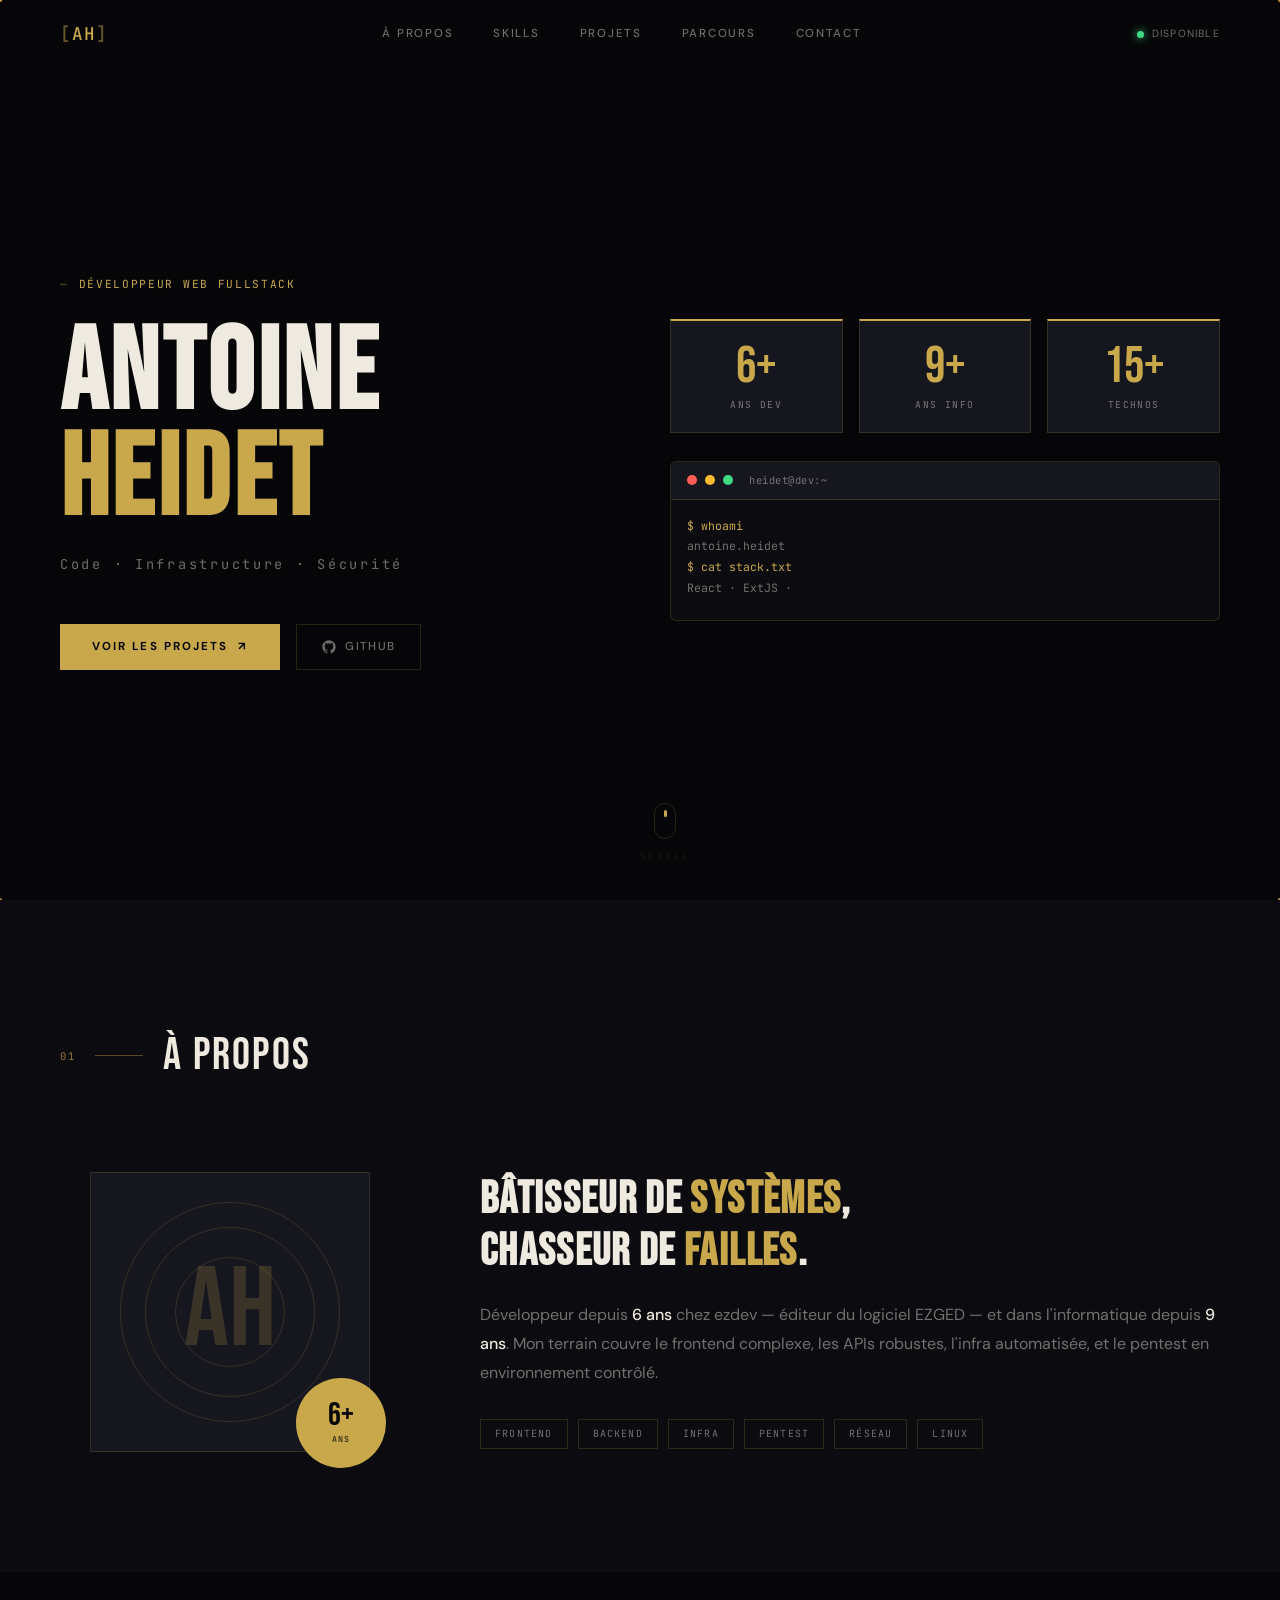
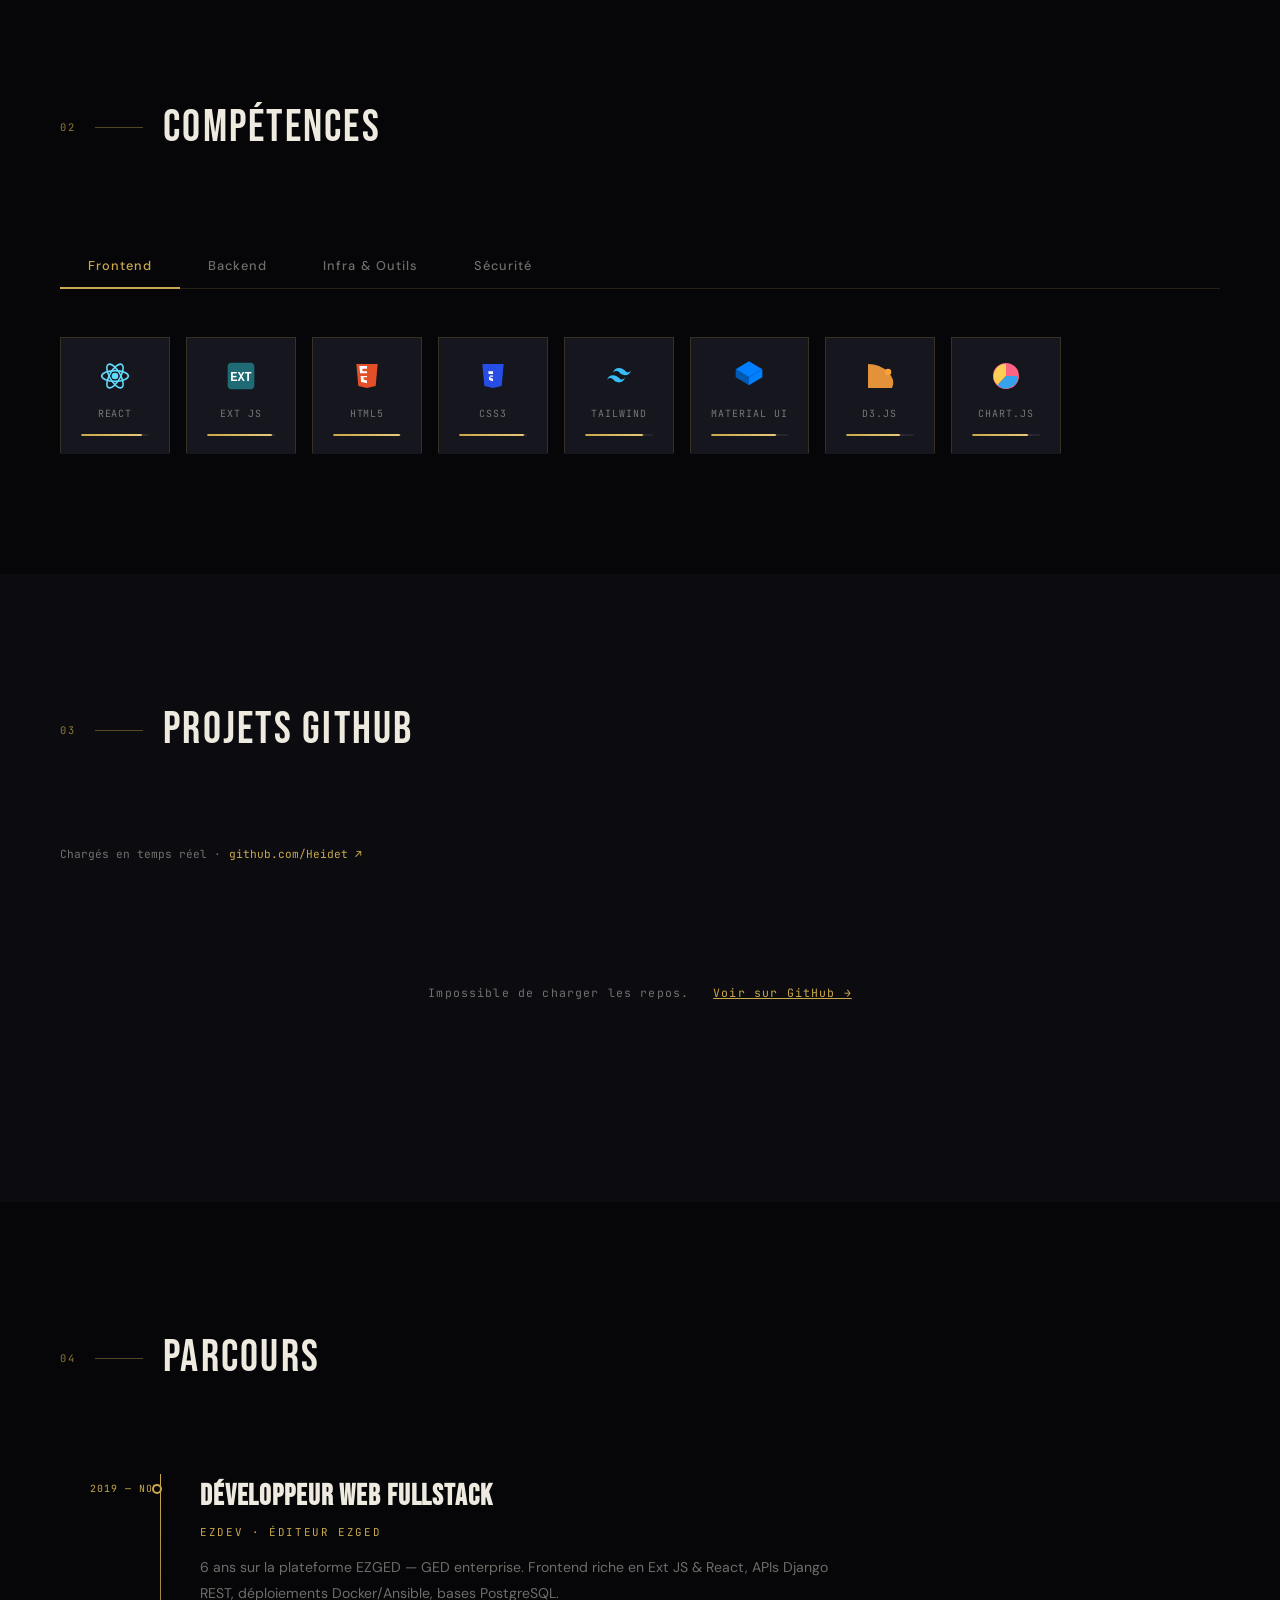
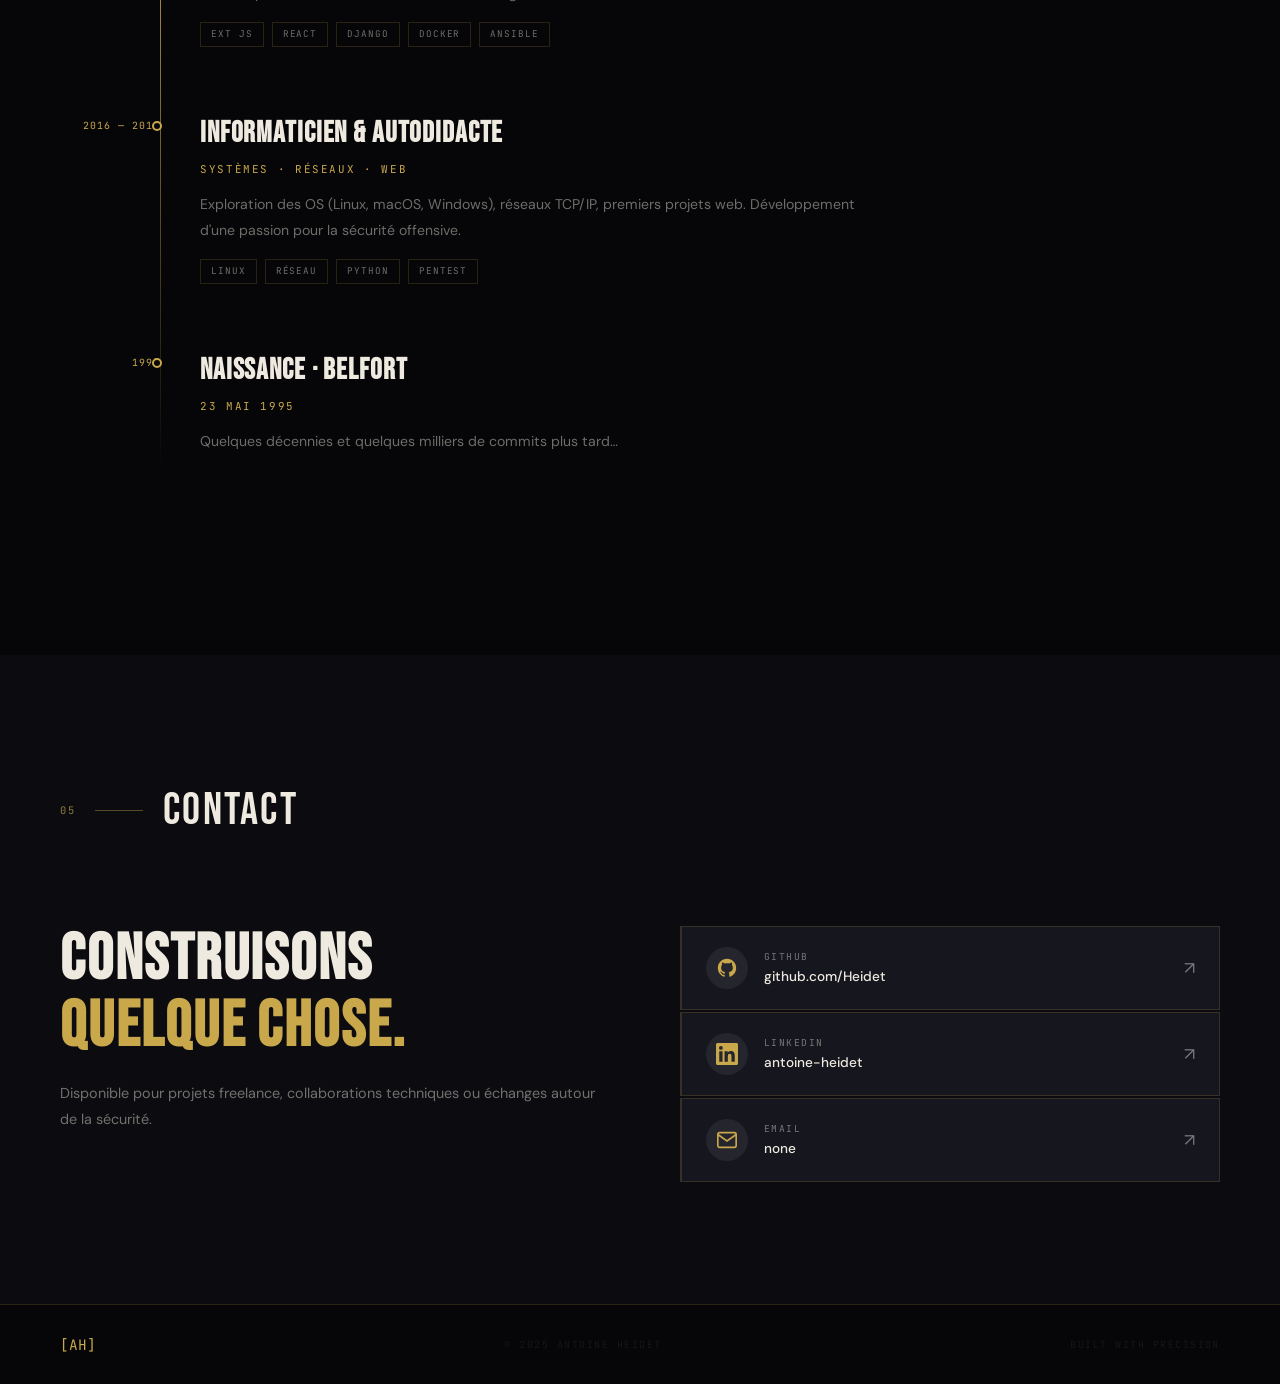
==== index.html @ ea072f12 "rename index" ====
<!DOCTYPE html>
<html lang="fr">
<head>
  <meta charset="UTF-8" />
  <meta name="viewport" content="width=device-width, initial-scale=1.0" />
  <title>Antoine Heidet — Dev Web</title>
  <link rel="preconnect" href="https://fonts.googleapis.com" />
  <link href="https://fonts.googleapis.com/css2?family=Bebas+Neue&family=DM+Sans:ital,wght@0,300;0,400;0,500;1,300&family=JetBrains+Mono:wght@300;400;500&display=swap" rel="stylesheet" />
  <link rel="stylesheet" href="style.css" />
</head>
<body>

<!-- LOADER -->
<div id="loader">
  <div class="loader-inner">
    <div class="loader-bar"><div class="loader-fill"></div></div>
    <span class="loader-text">Initialisation<span class="loader-dots"></span></span>
  </div>
</div>

<!-- CANVAS BACKGROUND -->
<canvas id="bg-canvas"></canvas>

<!-- NAV -->
<nav id="nav">
  <div class="nav-logo"><span class="logo-bracket">[</span>AH<span class="logo-bracket">]</span></div>
  <div class="nav-links">
    <a href="#about" class="nav-link">À propos</a>
    <a href="#skills" class="nav-link">Skills</a>
    <a href="#projects" class="nav-link">Projets</a>
    <a href="#experience" class="nav-link">Parcours</a>
    <a href="#contact" class="nav-link">Contact</a>
  </div>
  <div class="nav-right">
    <div class="nav-status"><span class="status-dot"></span><span>Disponible</span></div>
    <!-- HAMBURGER -->
    <!-- <button class="nav-hamburger" id="nav-hamburger" aria-label="Menu" aria-expanded="false">
      <span></span><span></span><span></span>
    </button> -->
  </div>
</nav>

<!-- MOBILE MENU OVERLAY -->
<div class="mobile-menu" id="mobile-menu" aria-hidden="true">
  <div class="mobile-menu-inner">
    <a href="#about"      class="mobile-link" data-num="01">À propos</a>
    <a href="#skills"     class="mobile-link" data-num="02">Skills</a>
    <a href="#projects"   class="mobile-link" data-num="03">Projets</a>
    <a href="#experience" class="mobile-link" data-num="04">Parcours</a>
    <a href="#contact"    class="mobile-link" data-num="05">Contact</a>
  </div>
  <div class="mobile-menu-foot">
    <span class="status-dot"></span><span>Disponible</span>
  </div>
</div>

<!-- HERO -->
<section id="hero">
  <div class="hero-left">
    <div class="hero-tag"><span class="tag-dash">—</span> Développeur Web Fullstack</div>
    <h1 class="hero-name">
      <span class="name-line" data-text="ANTOINE">ANTOINE</span>
      <span class="name-line accent" data-text="HEIDET">HEIDET</span>
    </h1>
    <p class="hero-sub">Code · Infrastructure · Sécurité</p>
    <div class="hero-cta">
      <a href="#projects" class="btn-main">
        <span class="btn-text">Voir les projets</span>
        <span class="btn-icon">↗</span>
        <span class="btn-bg"></span>
      </a>
      <a href="https://github.com/Heidet" target="_blank" class="btn-ghost">
        <svg width="16" height="16" viewBox="0 0 24 24" fill="currentColor"><path d="M12 2C6.477 2 2 6.477 2 12c0 4.42 2.865 8.166 6.839 9.489.5.092.682-.217.682-.482 0-.237-.008-.866-.013-1.7-2.782.604-3.369-1.341-3.369-1.341-.454-1.155-1.11-1.463-1.11-1.463-.908-.62.069-.608.069-.608 1.003.07 1.531 1.03 1.531 1.03.892 1.529 2.341 1.087 2.91.832.092-.647.35-1.088.636-1.338-2.22-.253-4.555-1.11-4.555-4.943 0-1.091.39-1.984 1.029-2.683-.103-.253-.446-1.27.098-2.647 0 0 .84-.269 2.75 1.025A9.578 9.578 0 0112 6.836c.85.004 1.705.114 2.504.336 1.909-1.294 2.747-1.025 2.747-1.025.546 1.377.202 2.394.1 2.647.64.699 1.028 1.592 1.028 2.683 0 3.842-2.339 4.687-4.566 4.935.359.309.678.919.678 1.852 0 1.336-.012 2.415-.012 2.743 0 .267.18.579.688.481C19.138 20.163 22 16.418 22 12c0-5.523-4.477-10-10-10z"/></svg>
        GitHub
      </a>
    </div>
  </div>
  <div class="hero-right">
    <div class="hero-stats">
      <div class="stat-card" data-delay="0"><div class="stat-num" data-count="6">0</div><div class="stat-label">ans dev</div></div>
      <div class="stat-card" data-delay="150"><div class="stat-num" data-count="9">0</div><div class="stat-label">ans info</div></div>
      <div class="stat-card" data-delay="300"><div class="stat-num" data-count="15">0</div><div class="stat-label">technos</div></div>
    </div>
    <div class="hero-terminal">
      <div class="terminal-bar">
        <span class="t-dot red"></span><span class="t-dot yellow"></span><span class="t-dot green"></span>
        <span class="t-title">heidet@dev:~</span>
      </div>
      <div class="terminal-body" id="terminal-body"></div>
    </div>
  </div>
  <div class="hero-scroll-hint"><div class="scroll-wheel"><div class="scroll-wheel-inner"></div></div><span>Scroll</span></div>
</section>

<!-- À PROPOS -->
<section id="about" class="section">
  <div class="section-label">
    <span class="label-num">01</span><span class="label-line"></span><span class="label-text">À propos</span>
  </div>
  <div class="about-grid">
    <div class="about-avatar reveal-left">
      <div class="avatar-frame">
        <div class="avatar-inner">
          <div class="avatar-initials">AH</div>
          <div class="avatar-rings"><div class="ring r1"></div><div class="ring r2"></div><div class="ring r3"></div></div>
        </div>
        <div class="avatar-badge"><span class="badge-n">6+</span><span class="badge-t">ans</span></div>
      </div>
    </div>
    <div class="about-content reveal-right">
      <h2 class="about-title">Bâtisseur de <em>systèmes</em>,<br>chasseur de <em>failles</em>.</h2>
      <p class="about-text">Développeur depuis <strong>6 ans</strong> chez ezdev — éditeur du logiciel EZGED — et dans l'informatique depuis <strong>9 ans</strong>. Mon terrain couvre le frontend complexe, les APIs robustes, l'infra automatisée, et le pentest en environnement contrôlé.</p>
      <div class="about-tags">
        <span class="atag">Frontend</span><span class="atag">Backend</span><span class="atag">Infra</span><span class="atag">Pentest</span><span class="atag">Réseau</span><span class="atag">Linux</span>
      </div>
    </div>
  </div>
</section>

<!-- COMPÉTENCES -->
<section id="skills" class="section">
  <div class="section-label">
    <span class="label-num">02</span><span class="label-line"></span><span class="label-text">Compétences</span>
  </div>
  <div class="skills-tabs">
    <button class="stab active" data-tab="frontend">Frontend</button>
    <button class="stab" data-tab="backend">Backend</button>
    <button class="stab" data-tab="infra">Infra & Outils</button>
    <button class="stab" data-tab="secu">Sécurité</button>
  </div>
  <div class="skills-panels">

    <div class="skills-panel active" id="tab-frontend">
      <div class="skills-row">
        <div class="sk-card" style="--d:0ms"><div class="sk-icon"><svg viewBox="0 0 24 24" fill="none"><circle cx="12" cy="12" r="2.5" fill="#61DAFB"/><ellipse cx="12" cy="12" rx="10" ry="4" stroke="#61DAFB" stroke-width="1.2" fill="none"/><ellipse cx="12" cy="12" rx="10" ry="4" stroke="#61DAFB" stroke-width="1.2" fill="none" transform="rotate(60 12 12)"/><ellipse cx="12" cy="12" rx="10" ry="4" stroke="#61DAFB" stroke-width="1.2" fill="none" transform="rotate(120 12 12)"/></svg></div><span class="sk-name">React</span><div class="sk-bar"><div class="sk-fill" style="--p:90%"></div></div></div>
        <div class="sk-card" style="--d:60ms"><div class="sk-icon"><svg viewBox="0 0 24 24" fill="none"><rect x="2" y="2" width="20" height="20" rx="3" fill="#1F6B75"/><text x="12" y="16" text-anchor="middle" font-size="9" font-weight="bold" fill="white" font-family="monospace">EXT</text></svg></div><span class="sk-name">Ext JS</span><div class="sk-bar"><div class="sk-fill" style="--p:95%"></div></div></div>
        <div class="sk-card" style="--d:120ms"><div class="sk-icon"><svg viewBox="0 0 24 24"><path d="M4 3l1.5 16.5L12 21l6.5-1.5L20 3H4z" fill="#E34F26"/><path d="M12 8.5H8.7L8.5 6.5H12V4.5H6.3l.5 5.5h5.2v2h-4.8l.4 4.5L12 17.5v-2.1l-2.5-.7-.2-1.7H12v-2.5z" fill="white"/></svg></div><span class="sk-name">HTML5</span><div class="sk-bar"><div class="sk-fill" style="--p:98%"></div></div></div>
        <div class="sk-card" style="--d:180ms"><div class="sk-icon"><svg viewBox="0 0 24 24"><path d="M4 3l1.5 16.5L12 21l6.5-1.5L20 3H4z" fill="#264DE4"/><path d="M12 8.5H8.5l.2 2H12v2H8.9l.2 2.5L12 16v-2l-2-.6-.2-1.7H12V8.5z" fill="white"/></svg></div><span class="sk-name">CSS3</span><div class="sk-bar"><div class="sk-fill" style="--p:95%"></div></div></div>
        <div class="sk-card" style="--d:240ms"><div class="sk-icon"><svg viewBox="0 0 24 24" fill="none"><path d="M12 6C9.6 6 8.1 7.2 7.5 9.6c.9-1.2 1.95-1.65 3.15-1.35.685.171 1.174.667 1.715 1.215C13.24 10.39 14.22 11.4 16.5 11.4c2.4 0 3.9-1.2 4.5-3.6-.9 1.2-1.95 1.65-3.15 1.35C15.26 7.01 14.28 6 12 6zM7.5 11.4C5.1 11.4 3.6 12.6 3 15c.9-1.2 1.95-1.65 3.15-1.35.685.171 1.174.667 1.715 1.215C8.74 15.79 9.72 16.8 12 16.8c2.4 0 3.9-1.2 4.5-3.6-.9 1.2-1.95 1.65-3.15 1.35C10.76 12.41 9.78 11.4 7.5 11.4z" fill="#38BDF8"/></svg></div><span class="sk-name">Tailwind</span><div class="sk-bar"><div class="sk-fill" style="--p:85%"></div></div></div>
        <div class="sk-card" style="--d:300ms"><div class="sk-icon"><svg viewBox="0 0 24 24" fill="none"><path d="M2 7l10-6 10 6-10 6L2 7z" fill="#007FFF"/><path d="M2 7v6l10 6V13L2 7z" fill="#0059B2"/><path d="M22 7v6l-10 6V13l10-6z" fill="#007FFF"/></svg></div><span class="sk-name">Material UI</span><div class="sk-bar"><div class="sk-fill" style="--p:85%"></div></div></div>
        <div class="sk-card" style="--d:360ms"><div class="sk-icon"><svg viewBox="0 0 24 24" fill="none"><path d="M3 3Q12 3 18 9Q24 15 21 21L3 21Z" fill="#F9A03C" opacity="0.9"/><circle cx="18" cy="9" r="2.5" fill="#F9A03C"/></svg></div><span class="sk-name">D3.js</span><div class="sk-bar"><div class="sk-fill" style="--p:80%"></div></div></div>
        <div class="sk-card" style="--d:420ms"><div class="sk-icon"><svg viewBox="0 0 24 24" fill="none"><circle cx="12" cy="12" r="9" stroke="#FF6384" stroke-width="1.5" fill="none"/><path d="M12 12L12 3A9 9 0 0 1 21 12Z" fill="#FF6384"/><path d="M12 12L21 12A9 9 0 0 1 5.7 18.7Z" fill="#36A2EB"/><path d="M12 12L5.7 18.7A9 9 0 0 1 12 3Z" fill="#FFCE56"/></svg></div><span class="sk-name">Chart.js</span><div class="sk-bar"><div class="sk-fill" style="--p:82%"></div></div></div>
      </div>
    </div>

    <div class="skills-panel" id="tab-backend">
      <div class="skills-row">
        <div class="sk-card" style="--d:0ms"><div class="sk-icon"><svg viewBox="0 0 24 24"><path d="M11.9 2C7.4 2 7.6 4 7.6 4v2h4.4v.6H6.1S3 6.3 3 11s2.6 4.5 2.6 4.5H7v-2.2s-.1-2.6 2.6-2.6h4.4s2.4.1 2.4-2.3V4.4C16.4 2 11.9 2 11.9 2zm-1.4 1.4a.9.9 0 1 1 0 1.8.9.9 0 0 1 0-1.8z" fill="#3776AB"/><path d="M12.1 22c4.5 0 4.3-2 4.3-2v-2h-4.4v-.6h5.9s3.1.3 3.1-4.4-2.6-4.5-2.6-4.5H17v2.2s.1 2.6-2.6 2.6H10s-2.4-.1-2.4 2.3v3.9C7.6 22 12.1 22 12.1 22zm1.4-1.4a.9.9 0 1 1 0-1.8.9.9 0 0 1 0 1.8z" fill="#FFD43B"/></svg></div><span class="sk-name">Python</span><div class="sk-bar"><div class="sk-fill" style="--p:90%"></div></div></div>
        <div class="sk-card" style="--d:60ms"><div class="sk-icon"><svg viewBox="0 0 24 24" fill="none"><rect x="2" y="2" width="20" height="20" rx="3" fill="#092E20"/><text x="12" y="16" text-anchor="middle" font-size="7.5" font-weight="bold" fill="#44B78B" font-family="monospace">DRF</text></svg></div><span class="sk-name">Django REST</span><div class="sk-bar"><div class="sk-fill" style="--p:88%"></div></div></div>
        <div class="sk-card" style="--d:120ms"><div class="sk-icon"><svg viewBox="0 0 24 24"><path d="M17.1 2.4c-1.3-.3-2.6.1-3.7.7-1-.4-2.2-.6-3.5-.4C6.1 3.3 3 6.5 3 10.4c0 2.4.8 4.1 1.9 4.8.5.3 1 .4 1.5.2.5 1.4 1.2 2.4 2 3 .5.4 1.1.6 1.7.5v1.8c0 .8.6 1.4 1.3 1.3l.5-1.4.5 1.4c.7.1 1.3-.5 1.3-1.3v-1.9c1.6-.3 3-1.9 3.7-4.2.4.1.8 0 1.2-.2 1.1-.7 1.8-2.4 1.8-4.6 0-2-.8-4-2.3-5.4z" fill="#336791"/><ellipse cx="9.5" cy="8.5" rx="1" ry="1.5" fill="white" opacity="0.8"/><ellipse cx="14" cy="8.5" rx="1" ry="1.5" fill="white" opacity="0.8"/></svg></div><span class="sk-name">PostgreSQL</span><div class="sk-bar"><div class="sk-fill" style="--p:85%"></div></div></div>
        <div class="sk-card" style="--d:180ms"><div class="sk-icon"><svg viewBox="0 0 24 24" fill="none"><ellipse cx="12" cy="8" rx="9" ry="4" fill="#D82C20"/><path d="M3 8v3c0 2.2 4 4 9 4s9-1.8 9-4V8" fill="#D82C20"/><ellipse cx="12" cy="8" rx="9" ry="4" fill="#FF6B6B" opacity="0.4"/><text x="12" y="9.5" text-anchor="middle" font-size="4.5" font-weight="bold" fill="white" font-family="monospace">REDIS</text></svg></div><span class="sk-name">Redis</span><div class="sk-bar"><div class="sk-fill" style="--p:70%"></div></div></div>
        <div class="sk-card" style="--d:240ms"><div class="sk-icon"><svg viewBox="0 0 24 24" fill="none"><path d="M3 12Q3 6 9 6" stroke="#c9a84c" stroke-width="2" stroke-linecap="round"/><path d="M3 12Q3 18 9 18" stroke="#c9a84c" stroke-width="2" stroke-linecap="round"/><path d="M21 12Q21 6 15 6" stroke="#c9a84c" stroke-width="2" stroke-linecap="round"/><path d="M21 12Q21 18 15 18" stroke="#c9a84c" stroke-width="2" stroke-linecap="round"/><circle cx="12" cy="12" r="2.5" fill="#c9a84c"/></svg></div><span class="sk-name">WebSocket</span><div class="sk-bar"><div class="sk-fill" style="--p:72%"></div></div></div>
      </div>
    </div>

    <div class="skills-panel" id="tab-infra">
      <div class="skills-row">
        <div class="sk-card" style="--d:0ms"><div class="sk-icon"><svg viewBox="0 0 24 24"><path d="M13.5 11h-2v-2h2v2zm-2.5 0h-2V9h2v2zm-2.5 0H6.5V9H8.5v2zm5 0h-2V9h2v2zm2.5 0h-2V9h2v2zm-5-2.5h-2V6.5h2V8.5zm2.5 0h-2V6.5h2V8.5z" fill="#2496ED"/><path d="M22.5 11.5c-.4-.3-1.4-.4-2.1-.3-.2-.7-.6-1.3-1.3-1.7l-.4-.2-.3.4c-.4.6-.5 1.5-.4 2.2-.3-.2-.9-.2-1.2-.2H2.5c-.3 1.1 0 3.3 1.3 4.6.9.9 2.3 1.2 3.7 1.2 3.5 0 6.1-1.6 7.5-4.5.5 0 1.5 0 2-.6.1-.1.3-.3.5-.9z" fill="#2496ED"/></svg></div><span class="sk-name">Docker</span><div class="sk-bar"><div class="sk-fill" style="--p:88%"></div></div></div>
        <div class="sk-card" style="--d:60ms"><div class="sk-icon"><svg viewBox="0 0 24 24" fill="none"><circle cx="12" cy="12" r="10" fill="#EE0000"/><path d="M12 4L16 18L12 15L8 18Z" fill="white"/></svg></div><span class="sk-name">Ansible</span><div class="sk-bar"><div class="sk-fill" style="--p:82%"></div></div></div>
        <div class="sk-card" style="--d:120ms"><div class="sk-icon"><svg viewBox="0 0 24 24"><path d="M12 2C8 2 5 6 5 10c0 2 .5 3.5 1 4.5-.5 1-1 2.5-1 3.5 0 1.5 1 2.5 2 2.5.5 0 1-.2 1.5-.5.5.3 1.5.5 3.5.5s3-.2 3.5-.5c.5.3 1 .5 1.5.5 1 0 2-1 2-2.5 0-1-.5-2.5-1-3.5.5-1 1-2.5 1-4.5 0-4-3-8-7-8z" fill="#FCC624"/><circle cx="9.5" cy="10.5" r="1" fill="#333"/><circle cx="14.5" cy="10.5" r="1" fill="#333"/></svg></div><span class="sk-name">Linux</span><div class="sk-bar"><div class="sk-fill" style="--p:92%"></div></div></div>
        <div class="sk-card" style="--d:180ms"><div class="sk-icon"><svg viewBox="0 0 24 24"><path d="M2 4.5L10.5 3.5V11H2V4.5z" fill="#00ADEF"/><path d="M11.5 3.4L22 2V11H11.5V3.4z" fill="#00ADEF"/><path d="M2 12H10.5V19.5L2 18.5V12z" fill="#00ADEF"/><path d="M11.5 12H22V21L11.5 19.7V12z" fill="#00ADEF"/></svg></div><span class="sk-name">Windows</span><div class="sk-bar"><div class="sk-fill" style="--p:85%"></div></div></div>
        <div class="sk-card" style="--d:240ms"><div class="sk-icon"><svg viewBox="0 0 24 24"><path d="M21.7 11.3l-9-9a1 1 0 0 0-1.4 0l-2 2 2.5 2.5a1.2 1.2 0 0 1 1.5 1.5l2.4 2.4a1.2 1.2 0 1 1-.7.7L13 9v6.3a1.2 1.2 0 1 1-1 0V8.9a1.2 1.2 0 0 1-.7-1.6L8.9 4.9l-6.6 6.6a1 1 0 0 0 0 1.4l9 9a1 1 0 0 0 1.4 0l9-9a1 1 0 0 0 0-1.6z" fill="#F05033"/></svg></div><span class="sk-name">Git</span><div class="sk-bar"><div class="sk-fill" style="--p:93%"></div></div></div>
        <div class="sk-card" style="--d:300ms"><div class="sk-icon"><svg viewBox="0 0 24 24"><path d="M12 3C9 3 7.5 5 7 6.5 5.5 6.8 4 8.5 4 11c0 4 3 9 5 9 1 0 1.5-.5 3-.5s2 .5 3 .5c2 0 5-5 5-9 0-2.5-1.5-4.2-3-4.5C16.5 5 15 3 12 3z" fill="#555"/><ellipse cx="10" cy="4" rx="2" ry="1.5" fill="#888" transform="rotate(-15 10 4)"/></svg></div><span class="sk-name">macOS</span><div class="sk-bar"><div class="sk-fill" style="--p:90%"></div></div></div>
      </div>
    </div>

    <div class="skills-panel" id="tab-secu">
      <div class="skills-row">
        <div class="sk-card" style="--d:0ms"><div class="sk-icon"><svg viewBox="0 0 24 24" fill="none"><circle cx="12" cy="12" r="9" stroke="#c9a84c" stroke-width="1.5"/><path d="M8 12L11 15L16 9" stroke="#c9a84c" stroke-width="1.8" stroke-linecap="round" stroke-linejoin="round"/></svg></div><span class="sk-name">Pentest</span><div class="sk-bar"><div class="sk-fill" style="--p:75%"></div></div></div>
        <div class="sk-card" style="--d:60ms"><div class="sk-icon"><svg viewBox="0 0 24 24" fill="none"><circle cx="12" cy="12" r="10" fill="#268BEE"/><path d="M7 7L12 12L7 17" stroke="white" stroke-width="2" stroke-linecap="round" stroke-linejoin="round"/><path d="M12 7L17 7" stroke="white" stroke-width="2" stroke-linecap="round"/></svg></div><span class="sk-name">Kali Linux</span><div class="sk-bar"><div class="sk-fill" style="--p:78%"></div></div></div>
        <div class="sk-card" style="--d:120ms"><div class="sk-icon"><svg viewBox="0 0 24 24" fill="none"><path d="M12 2L4 7v5c0 4.4 3.4 8.5 8 9.5 4.6-1 8-5.1 8-9.5V7L12 2z" fill="#5B5EA6"/><path d="M12 7v5m0 3v.5" stroke="white" stroke-width="2" stroke-linecap="round"/></svg></div><span class="sk-name">OWASP</span><div class="sk-bar"><div class="sk-fill" style="--p:72%"></div></div></div>
        <div class="sk-card" style="--d:180ms"><div class="sk-icon"><svg viewBox="0 0 24 24" fill="none"><circle cx="12" cy="5" r="2.5" fill="#c9a84c"/><circle cx="4" cy="19" r="2.5" fill="#c9a84c"/><circle cx="20" cy="19" r="2.5" fill="#c9a84c"/><path d="M12 7.5L4 16.5M12 7.5L20 16.5M4 19L20 19" stroke="#c9a84c" stroke-width="1.2" stroke-linecap="round"/></svg></div><span class="sk-name">Réseau</span><div class="sk-bar"><div class="sk-fill" style="--p:80%"></div></div></div>
        <div class="sk-card" style="--d:240ms"><div class="sk-icon"><svg viewBox="0 0 24 24" fill="none"><rect x="3" y="11" width="18" height="11" rx="2" stroke="#c9a84c" stroke-width="1.5"/><path d="M7 11V7a5 5 0 0 1 10 0v4" stroke="#c9a84c" stroke-width="1.5" stroke-linecap="round"/><circle cx="12" cy="16" r="1.5" fill="#c9a84c"/></svg></div><span class="sk-name">Audit sécurité</span><div class="sk-bar"><div class="sk-fill" style="--p:70%"></div></div></div>
      </div>
    </div>

  </div>
</section>

<!-- PROJETS GITHUB -->
<section id="projects" class="section">
  <div class="section-label">
    <span class="label-num">03</span><span class="label-line"></span><span class="label-text">Projets GitHub</span>
  </div>
  <div class="projects-meta reveal-up">
    <span>Chargés en temps réel ·</span>
    <a href="https://github.com/Heidet" target="_blank" class="meta-link">github.com/Heidet ↗</a>
  </div>
  <div class="github-grid" id="github-grid">
    <div class="gh-loading"><div class="loading-spinner"></div><span>Connexion à l'API GitHub…</span></div>
  </div>
</section>

<!-- PARCOURS -->
<section id="experience" class="section">
  <div class="section-label">
    <span class="label-num">04</span><span class="label-line"></span><span class="label-text">Parcours</span>
  </div>
  <div class="timeline">
    <div class="tl-item reveal-left">
      <div class="tl-year">2019 — NOW</div>
      <div class="tl-content">
        <div class="tl-dot"></div>
        <h3 class="tl-role">Développeur Web Fullstack</h3>
        <div class="tl-company">ezdev · Éditeur EZGED</div>
        <p class="tl-desc">6 ans sur la plateforme EZGED — GED enterprise. Frontend riche en Ext JS & React, APIs Django REST, déploiements Docker/Ansible, bases PostgreSQL.</p>
        <div class="tl-tags"><span>Ext JS</span><span>React</span><span>Django</span><span>Docker</span><span>Ansible</span></div>
      </div>
    </div>
    <div class="tl-item reveal-left" style="--d:150ms">
      <div class="tl-year">2016 — 2019</div>
      <div class="tl-content">
        <div class="tl-dot"></div>
        <h3 class="tl-role">Informaticien & Autodidacte</h3>
        <div class="tl-company">Systèmes · Réseaux · Web</div>
        <p class="tl-desc">Exploration des OS (Linux, macOS, Windows), réseaux TCP/IP, premiers projets web. Développement d'une passion pour la sécurité offensive.</p>
        <div class="tl-tags"><span>Linux</span><span>Réseau</span><span>Python</span><span>Pentest</span></div>
      </div>
    </div>
    <div class="tl-item reveal-left" style="--d:300ms">
      <div class="tl-year">1995</div>
      <div class="tl-content">
        <div class="tl-dot"></div>
        <h3 class="tl-role">Naissance · Belfort</h3>
        <div class="tl-company">23 mai 1995</div>
        <p class="tl-desc">Quelques décennies et quelques milliers de commits plus tard…</p>
      </div>
    </div>
  </div>
</section>

<!-- CONTACT -->
<section id="contact" class="section">
  <div class="section-label">
    <span class="label-num">05</span><span class="label-line"></span><span class="label-text">Contact</span>
  </div>
  <div class="contact-wrap">
    <div class="contact-left reveal-left">
      <h2 class="contact-title">Construisons<br><em>quelque chose.</em></h2>
      <p class="contact-sub">Disponible pour projets freelance, collaborations techniques ou échanges autour de la sécurité.</p>
    </div>
    <div class="contact-right reveal-right">
      <a href="https://github.com/Heidet" target="_blank" class="contact-card">
        <div class="cc-icon"><svg width="22" height="22" viewBox="0 0 24 24" fill="currentColor"><path d="M12 2C6.477 2 2 6.477 2 12c0 4.42 2.865 8.166 6.839 9.489.5.092.682-.217.682-.482 0-.237-.008-.866-.013-1.7-2.782.604-3.369-1.341-3.369-1.341-.454-1.155-1.11-1.463-1.11-1.463-.908-.62.069-.608.069-.608 1.003.07 1.531 1.03 1.531 1.03.892 1.529 2.341 1.087 2.91.832.092-.647.35-1.088.636-1.338-2.22-.253-4.555-1.11-4.555-4.943 0-1.091.39-1.984 1.029-2.683-.103-.253-.446-1.27.098-2.647 0 0 .84-.269 2.75 1.025A9.578 9.578 0 0112 6.836c.85.004 1.705.114 2.504.336 1.909-1.294 2.747-1.025 2.747-1.025.546 1.377.202 2.394.1 2.647.64.699 1.028 1.592 1.028 2.683 0 3.842-2.339 4.687-4.566 4.935.359.309.678.919.678 1.852 0 1.336-.012 2.415-.012 2.743 0 .267.18.579.688.481C19.138 20.163 22 16.418 22 12c0-5.523-4.477-10-10-10z"/></svg></div>
        <div class="cc-info"><div class="cc-label">GitHub</div><div class="cc-val">github.com/Heidet</div></div>
        <span class="cc-arrow">↗</span>
      </a>
      <a href="https://www.linkedin.com/in/antoine-heidet/" target="_blank" class="contact-card">
        <div class="cc-icon"><svg width="22" height="22" viewBox="0 0 24 24" fill="currentColor"><path d="M20.447 20.452h-3.554v-5.569c0-1.328-.027-3.037-1.852-3.037-1.853 0-2.136 1.445-2.136 2.939v5.667H9.351V9h3.414v1.561h.046c.477-.9 1.637-1.85 3.37-1.85 3.601 0 4.267 2.37 4.267 5.455v6.286zM5.337 7.433a2.062 2.062 0 0 1-2.063-2.065 2.064 2.064 0 1 1 2.063 2.065zm1.782 13.019H3.555V9h3.564v11.452zM22.225 0H1.771C.792 0 0 .774 0 1.729v20.542C0 23.227.792 24 1.771 24h20.451C23.2 24 24 23.227 24 22.271V1.729C24 .774 23.2 0 22.222 0h.003z"/></svg></div>
        <div class="cc-info"><div class="cc-label">LinkedIn</div><div class="cc-val">antoine-heidet</div></div>
        <span class="cc-arrow">↗</span>
      </a>
      <a href="mailto:contact@antoine-heidet.dev" class="contact-card contact-card-email">
        <div class="cc-icon"><svg width="22" height="22" viewBox="0 0 24 24" fill="none" stroke="currentColor" stroke-width="1.8"><path d="M4 4h16c1.1 0 2 .9 2 2v12c0 1.1-.9 2-2 2H4c-1.1 0-2-.9-2-2V6c0-1.1.9-2 2-2z"/><polyline points="22,6 12,13 2,6"/></svg></div>
        <div class="cc-info"><div class="cc-label">Email</div><div class="cc-val">none</div></div>
        <span class="cc-arrow">↗</span>
      </a>
    </div>
  </div>
</section>

<footer>
  <span class="footer-logo">[AH]</span>
  <span class="footer-copy">© 2025 Antoine Heidet</span>
  <span class="footer-built">Built with precision</span>
</footer>

<script src="main.js"></script>
</body>
</html>
---- style.css ----
/* ============================
   RESET & VARIABLES
   ============================ */
*, *::before, *::after { margin: 0; padding: 0; box-sizing: border-box; }

:root {
  --bg:       #060608;
  --bg2:      #0c0c10;
  --bg3:      #12121a;
  --panel:    #16161f;
  --gold:     #c9a84c;
  --gold-l:   #e8c97a;
  --gold-d:   rgba(201,168,76,0.12);
  --gold-b:   rgba(201,168,76,0.25);
  --white:    #eeeae0;
  --muted:    rgba(238,234,224,0.45);
  --faint:    rgba(238,234,224,0.07);
  --border:   rgba(201,168,76,0.18);
  --green:    #3ddc84;
  --red:      #ff5f57;
  --yellow:   #febc2e;
  --font-display: 'Bebas Neue', sans-serif;
  --font-body:    'DM Sans', sans-serif;
  --font-mono:    'JetBrains Mono', monospace;
}

html { scroll-behavior: smooth; }

body {
  background: var(--bg);
  color: var(--white);
  font-family: var(--font-body);
  overflow-x: hidden;
  line-height: 1.6;
}

/* ============================
   CANVAS BACKGROUND
   ============================ */
#bg-canvas {
  position: fixed; inset: 0; z-index: 0;
  pointer-events: none;
}

/* ============================
   LOADER
   ============================ */
#loader {
  position: fixed; inset: 0; z-index: 1000;
  background: var(--bg);
  display: flex; align-items: center; justify-content: center;
  transition: opacity 0.6s ease, visibility 0.6s ease;
}
#loader.hidden { opacity: 0; visibility: hidden; }

.loader-inner {
  display: flex; flex-direction: column; align-items: center; gap: 20px;
  width: 260px;
}
.loader-bar {
  width: 100%; height: 2px;
  background: var(--faint);
  overflow: hidden;
}
.loader-fill {
  height: 100%;
  background: linear-gradient(90deg, var(--gold), var(--gold-l));
  width: 0%;
  transition: width 0.05s linear;
  box-shadow: 0 0 12px var(--gold);
}
.loader-text {
  font-family: var(--font-mono);
  font-size: 0.7rem; letter-spacing: 0.2em;
  color: var(--muted); text-transform: uppercase;
}
.loader-dots::after {
  content: '';
  animation: dots 1.2s steps(4, end) infinite;
}
@keyframes dots {
  0%   { content: ''; }
  25%  { content: '.'; }
  50%  { content: '..'; }
  75%  { content: '...'; }
}

/* ============================
   NAV
   ============================ */
#nav {
  position: fixed; top: 0; left: 0; right: 0; z-index: 100;
  display: flex; align-items: center; justify-content: space-between;
  padding: 20px 60px;
  transition: background 0.3s, padding 0.3s, backdrop-filter 0.3s;
}
#nav.scrolled {
  background: rgba(6,6,8,0.92);
  backdrop-filter: blur(16px);
  padding: 14px 60px;
  border-bottom: 1px solid var(--border);
}
.nav-logo {
  font-family: var(--font-mono);
  font-size: 1.1rem; font-weight: 500;
  color: var(--gold); letter-spacing: 0.05em;
}
.logo-bracket { opacity: 0.5; }

.nav-links { display: flex; gap: 40px; }
.nav-link {
  color: var(--muted); text-decoration: none;
  font-size: 0.72rem; font-weight: 500;
  letter-spacing: 0.15em; text-transform: uppercase;
  position: relative; transition: color 0.3s;
}
.nav-link::after {
  content: ''; position: absolute; bottom: -3px; left: 0;
  width: 0; height: 1px;
  background: var(--gold);
  transition: width 0.3s cubic-bezier(.25,.46,.45,.94);
}
.nav-link:hover { color: var(--gold); }
.nav-link:hover::after { width: 100%; }
.nav-link.active { color: var(--gold); }
.nav-link.active::after { width: 100%; }

.nav-status {
  display: flex; align-items: center; gap: 8px;
  font-size: 0.65rem; letter-spacing: 0.12em;
  color: var(--muted); text-transform: uppercase;
}
.status-dot {
  width: 7px; height: 7px; border-radius: 50%;
  background: var(--green);
  box-shadow: 0 0 8px var(--green);
  animation: pulse-green 2s ease-in-out infinite;
}
@keyframes pulse-green {
  0%, 100% { opacity: 1; box-shadow: 0 0 8px var(--green); }
  50%       { opacity: 0.6; box-shadow: 0 0 16px var(--green); }
}

/* ============================
   HERO
   ============================ */
#hero {
  position: relative; z-index: 1;
  min-height: 100vh;
  display: grid; grid-template-columns: 1fr 1fr;
  align-items: center;
  padding: 120px 60px 80px;
  gap: 60px;
  overflow: hidden;
}

.hero-tag {
  display: inline-flex; align-items: center; gap: 10px;
  font-family: var(--font-mono); font-size: 0.7rem;
  color: var(--gold); letter-spacing: 0.15em; text-transform: uppercase;
  margin-bottom: 28px;
  opacity: 0; transform: translateY(20px);
  animation: fadeUp 0.6s 1.6s ease forwards;
}
.tag-dash { opacity: 0.5; }

.hero-name {
  display: flex; flex-direction: column;
  margin-bottom: 20px;
  opacity: 0; transform: translateY(30px);
  animation: fadeUp 0.7s 1.8s ease forwards;
}
.name-line {
  font-family: var(--font-display);
  font-size: clamp(4.5rem, 9vw, 9rem);
  line-height: 0.92; letter-spacing: 0.03em;
  color: var(--white);
  display: block;
  position: relative;
}
.name-line.accent { color: var(--gold); }

.hero-sub {
  font-family: var(--font-mono); font-size: 0.85rem;
  color: var(--muted); letter-spacing: 0.2em;
  margin-bottom: 48px;
  opacity: 0; transform: translateY(20px);
  animation: fadeUp 0.6s 2s ease forwards;
}

.hero-cta {
  display: flex; gap: 16px; align-items: center;
  opacity: 0; transform: translateY(20px);
  animation: fadeUp 0.6s 2.1s ease forwards;
}

.btn-main {
  position: relative; overflow: hidden;
  display: inline-flex; align-items: center; gap: 10px;
  padding: 14px 32px;
  background: var(--gold);
  color: var(--bg); text-decoration: none;
  font-size: 0.72rem; font-weight: 700;
  letter-spacing: 0.18em; text-transform: uppercase;
  transition: transform 0.2s;
}
.btn-bg {
  position: absolute; inset: 0;
  background: var(--gold-l);
  transform: translateX(-101%);
  transition: transform 0.35s cubic-bezier(.25,.46,.45,.94);
}
.btn-main:hover .btn-bg { transform: translateX(0); }
.btn-main:hover { transform: translateY(-2px); }
.btn-text, .btn-icon { position: relative; z-index: 1; }

.btn-ghost {
  display: inline-flex; align-items: center; gap: 8px;
  padding: 13px 24px;
  border: 1px solid var(--border);
  color: var(--muted); text-decoration: none;
  font-size: 0.72rem; font-weight: 500;
  letter-spacing: 0.12em; text-transform: uppercase;
  transition: all 0.3s;
}
.btn-ghost:hover { border-color: var(--gold); color: var(--gold); background: var(--gold-d); }

/* HERO RIGHT */
.hero-right {
  display: flex; flex-direction: column; gap: 28px;
  opacity: 0; transform: translateX(40px);
  animation: fadeRight 0.8s 2s ease forwards;
}

.hero-stats {
  display: flex; gap: 16px;
}
.stat-card {
  flex: 1;
  background: var(--panel);
  border: 1px solid var(--border);
  border-top: 2px solid var(--gold);
  padding: 20px 16px;
  text-align: center;
  transition: transform 0.3s, box-shadow 0.3s;
}
.stat-card:hover { transform: translateY(-4px); box-shadow: 0 12px 32px rgba(201,168,76,0.12); }
.stat-num {
  font-family: var(--font-display);
  font-size: 3.2rem; line-height: 1;
  color: var(--gold);
}
.stat-label {
  font-family: var(--font-mono);
  font-size: 0.6rem; color: var(--muted);
  letter-spacing: 0.15em; text-transform: uppercase;
  margin-top: 4px;
}

/* TERMINAL */
.hero-terminal {
  background: var(--bg2);
  border: 1px solid var(--border);
  border-radius: 6px;
  overflow: hidden;
}
.terminal-bar {
  display: flex; align-items: center; gap: 8px;
  padding: 10px 16px;
  background: var(--panel);
  border-bottom: 1px solid var(--border);
}
.t-dot {
  width: 10px; height: 10px; border-radius: 50%;
}
.t-dot.red    { background: var(--red); }
.t-dot.yellow { background: var(--yellow); }
.t-dot.green  { background: var(--green); }
.t-title {
  font-family: var(--font-mono); font-size: 0.65rem;
  color: var(--muted); margin-left: 8px; letter-spacing: 0.05em;
}
.terminal-body {
  padding: 16px;
  font-family: var(--font-mono); font-size: 0.72rem;
  line-height: 1.8; min-height: 120px;
  color: var(--green);
}
.terminal-body .prompt { color: var(--gold); }
.terminal-body .output { color: var(--muted); }
.terminal-body .cursor {
  display: inline-block; width: 8px; height: 1.1em;
  background: var(--gold); vertical-align: text-bottom;
  animation: blink-cursor 1s step-end infinite;
}
@keyframes blink-cursor { 50% { opacity: 0; } }

/* SCROLL HINT */
.hero-scroll-hint {
  position: absolute; bottom: 36px; left: 50%;
  transform: translateX(-50%);
  display: flex; flex-direction: column; align-items: center; gap: 10px;
  opacity: 0; animation: fadeUp 0.6s 2.5s ease forwards;
}
.hero-scroll-hint span {
  font-family: var(--font-mono); font-size: 0.6rem;
  color: var(--faint); letter-spacing: 0.25em; text-transform: uppercase;
}
.scroll-wheel {
  width: 22px; height: 36px;
  border: 1px solid var(--border); border-radius: 12px;
  display: flex; justify-content: center; padding-top: 6px;
}
.scroll-wheel-inner {
  width: 3px; height: 7px; border-radius: 2px;
  background: var(--gold);
  animation: scroll-anim 2s ease-in-out infinite;
}
@keyframes scroll-anim {
  0%   { transform: translateY(0); opacity: 1; }
  100% { transform: translateY(14px); opacity: 0; }
}

/* ============================
   SECTION COMMONS
   ============================ */
.section {
  position: relative; z-index: 1;
  padding: 120px 60px;
}
.section:nth-child(even) { background: var(--bg2); }

.section-label {
  display: flex; align-items: center; gap: 20px;
  margin-bottom: 80px;
}
.label-num {
  font-family: var(--font-mono); font-size: 0.65rem;
  color: var(--gold); letter-spacing: 0.15em; opacity: 0.7;
}
.label-line {
  width: 48px; height: 1px;
  background: var(--gold); opacity: 0.4;
}
.label-text {
  font-family: var(--font-display);
  font-size: clamp(1.8rem, 3.5vw, 3rem);
  letter-spacing: 0.05em; color: var(--white);
}

/* ============================
   ABOUT
   ============================ */
#about .about-grid {
  display: grid; grid-template-columns: 340px 1fr;
  gap: 80px; align-items: center;
}

.avatar-frame {
  position: relative; width: 280px; margin: 0 auto;
}
.avatar-inner {
  aspect-ratio: 1;
  background: var(--panel);
  border: 1px solid var(--border);
  display: flex; align-items: center; justify-content: center;
  position: relative; overflow: hidden;
}
.avatar-initials {
  font-family: var(--font-display);
  font-size: 7rem; color: var(--gold); opacity: 0.2;
  line-height: 1; user-select: none;
}
.avatar-rings {
  position: absolute; inset: 0;
  display: flex; align-items: center; justify-content: center;
  pointer-events: none;
}
.ring {
  position: absolute; border-radius: 50%;
  border: 1px solid var(--border);
}
.r1 { width: 220px; height: 220px; animation: spin-cw 20s linear infinite; }
.r2 { width: 170px; height: 170px; animation: spin-ccw 14s linear infinite; }
.r3 { width: 110px; height: 110px; animation: spin-cw 9s linear infinite; }
@keyframes spin-cw  { to { transform: rotate(360deg); } }
@keyframes spin-ccw { to { transform: rotate(-360deg); } }

.avatar-badge {
  position: absolute; bottom: -16px; right: -16px;
  width: 90px; height: 90px;
  background: var(--gold); border-radius: 50%;
  display: flex; flex-direction: column;
  align-items: center; justify-content: center;
  gap: 1px;
}
.badge-n {
  font-family: var(--font-display);
  font-size: 2rem; line-height: 1;
  color: var(--bg);
}
.badge-t {
  font-family: var(--font-mono);
  font-size: 0.52rem; font-weight: 700;
  letter-spacing: 0.1em; text-transform: uppercase;
  color: var(--bg); opacity: 0.7;
}

.about-title {
  font-family: var(--font-display);
  font-size: clamp(2rem, 3.5vw, 3.2rem);
  line-height: 1.15; letter-spacing: 0.03em;
  margin-bottom: 24px;
}
.about-title em { font-style: normal; color: var(--gold); }
.about-text {
  font-size: 1rem; color: var(--muted); line-height: 1.8;
  margin-bottom: 32px;
}
.about-text strong { color: var(--white); font-weight: 500; }

.about-tags { display: flex; flex-wrap: wrap; gap: 10px; }
.atag {
  padding: 6px 14px;
  border: 1px solid var(--border);
  font-family: var(--font-mono); font-size: 0.62rem;
  color: var(--muted); letter-spacing: 0.12em; text-transform: uppercase;
  transition: all 0.3s;
}
.atag:hover { border-color: var(--gold); color: var(--gold); background: var(--gold-d); }

/* ============================
   SKILLS
   ============================ */
.skills-tabs {
  display: flex; gap: 0;
  margin-bottom: 48px;
  border-bottom: 1px solid var(--border);
}
.stab {
  background: none; border: none;
  padding: 14px 28px;
  font-family: var(--font-body); font-size: 0.8rem; font-weight: 500;
  color: var(--muted); letter-spacing: 0.08em;
  cursor: pointer;
  position: relative;
  transition: color 0.3s;
}
.stab::after {
  content: ''; position: absolute; bottom: -1px; left: 0; right: 0;
  height: 2px; background: var(--gold);
  transform: scaleX(0);
  transition: transform 0.3s cubic-bezier(.25,.46,.45,.94);
}
.stab.active { color: var(--gold); }
.stab.active::after { transform: scaleX(1); }
.stab:hover { color: var(--white); }

.skills-panels { position: relative; }
.skills-panel {
  display: none;
  animation: panelIn 0.4s ease;
}
.skills-panel.active { display: block; }

@keyframes panelIn {
  from { opacity: 0; transform: translateY(16px); }
  to   { opacity: 1; transform: translateY(0); }
}

.skills-row {
  display: flex; flex-wrap: wrap; gap: 16px;
}

.sk-card {
  background: var(--panel);
  border: 1px solid var(--border);
  border-bottom: 2px solid transparent;
  padding: 20px 20px 16px;
  display: flex; flex-direction: column; align-items: center; gap: 12px;
  min-width: 110px;
  cursor: default;
  transition: transform 0.3s, border-color 0.3s, box-shadow 0.3s;
  animation: cardIn 0.4s calc(var(--d,0ms)) ease both;
}
@keyframes cardIn {
  from { opacity: 0; transform: translateY(20px); }
  to   { opacity: 1; transform: translateY(0); }
}
.sk-card:hover {
  transform: translateY(-6px);
  border-bottom-color: var(--gold);
  box-shadow: 0 8px 32px rgba(201,168,76,0.1), 0 0 0 1px var(--border);
}
.sk-icon { width: 36px; height: 36px; display: flex; align-items: center; justify-content: center; }
.sk-icon svg { width: 32px; height: 32px; }
.sk-name {
  font-family: var(--font-mono); font-size: 0.62rem;
  color: var(--muted); letter-spacing: 0.1em; text-transform: uppercase;
  text-align: center;
}
.sk-bar {
  width: 100%; height: 2px;
  background: var(--faint); border-radius: 1px;
  overflow: hidden;
}
.sk-fill {
  height: 100%; width: 0;
  background: linear-gradient(90deg, var(--gold), var(--gold-l));
  border-radius: 1px;
  transition: width 0.8s cubic-bezier(.25,.46,.45,.94);
  box-shadow: 0 0 6px var(--gold);
}
.sk-card.in-view .sk-fill { width: var(--p, 0%); }

/* ============================
   GITHUB PROJECTS
   ============================ */
.projects-meta {
  display: flex; align-items: center; gap: 8px;
  font-family: var(--font-mono); font-size: 0.7rem;
  color: var(--muted); margin-bottom: 40px;
}
.meta-link {
  color: var(--gold); text-decoration: none;
  transition: color 0.3s;
}
.meta-link:hover { color: var(--gold-l); }

.github-grid {
  display: grid;
  grid-template-columns: repeat(auto-fill, minmax(320px, 1fr));
  gap: 2px;
}

.gh-loading {
  grid-column: 1 / -1;
  display: flex; align-items: center; justify-content: center; gap: 16px;
  padding: 80px;
  font-family: var(--font-mono); font-size: 0.72rem;
  color: var(--muted); letter-spacing: 0.1em;
}
.loading-spinner {
  width: 18px; height: 18px;
  border: 2px solid var(--faint);
  border-top-color: var(--gold);
  border-radius: 50%;
  animation: spin 0.8s linear infinite;
}
@keyframes spin { to { transform: rotate(360deg); } }

.gh-card {
  background: var(--panel);
  border-left: 2px solid var(--border);
  padding: 28px 28px 24px;
  display: flex; flex-direction: column; gap: 12px;
  text-decoration: none; color: inherit;
  position: relative; overflow: hidden;
  transition: border-left-color 0.3s, transform 0.3s, background 0.3s;
  animation: fadeUp 0.5s ease both;
  animation-delay: var(--delay, 0ms);
}
.gh-card::before {
  content: ''; position: absolute; inset: 0;
  background: linear-gradient(120deg, var(--gold-d), transparent 60%);
  opacity: 0; transition: opacity 0.3s;
}
.gh-card:hover { border-left-color: var(--gold); transform: translateX(6px); background: var(--bg3); }
.gh-card:hover::before { opacity: 1; }

.gh-top {
  display: flex; justify-content: space-between; align-items: flex-start;
}
.gh-name {
  font-family: var(--font-mono); font-size: 0.85rem;
  color: var(--gold); letter-spacing: 0.05em;
  transition: color 0.3s;
}
.gh-arrow {
  font-size: 1.1rem; color: var(--faint);
  transition: all 0.3s; flex-shrink: 0;
}
.gh-card:hover .gh-arrow { color: var(--gold); transform: translate(3px, -3px); }

.gh-desc {
  font-size: 0.78rem; color: var(--muted); line-height: 1.7;
  flex: 1;
}
.gh-foot {
  display: flex; align-items: center; gap: 14px; flex-wrap: wrap;
}
.gh-lang {
  display: flex; align-items: center; gap: 5px;
  font-family: var(--font-mono); font-size: 0.62rem; color: var(--muted);
}
.gh-lang-dot { width: 8px; height: 8px; border-radius: 50%; }
.gh-stars {
  font-family: var(--font-mono); font-size: 0.62rem; color: var(--muted);
}
.gh-date {
  font-family: var(--font-mono); font-size: 0.6rem;
  color: var(--faint); margin-left: auto;
}

/* ============================
   TIMELINE
   ============================ */
.timeline {
  position: relative; padding-left: 0;
  max-width: 800px;
}
.timeline::before {
  content: ''; position: absolute; left: 100px; top: 0; bottom: 0;
  width: 1px;
  background: linear-gradient(to bottom, var(--gold), transparent);
}

.tl-item {
  display: grid; grid-template-columns: 100px 1fr;
  gap: 40px; margin-bottom: 64px;
  position: relative;
  opacity: 0; transform: translateX(-30px);
  transition: opacity 0.6s calc(var(--d, 0ms)), transform 0.6s calc(var(--d, 0ms));
}
.tl-item.visible { opacity: 1; transform: translateX(0); }

.tl-year {
  font-family: var(--font-mono); font-size: 0.62rem;
  color: var(--gold); letter-spacing: 0.1em;
  text-align: right; padding-top: 8px;
  line-height: 1.4;
}

.tl-content { position: relative; }
.tl-dot {
  position: absolute; left: -48px; top: 10px;
  width: 10px; height: 10px; border-radius: 50%;
  background: var(--bg); border: 2px solid var(--gold);
  transition: background 0.3s, box-shadow 0.3s;
}
.tl-item:hover .tl-dot {
  background: var(--gold);
  box-shadow: 0 0 12px var(--gold);
}

.tl-role {
  font-family: var(--font-display);
  font-size: 1.8rem; letter-spacing: 0.03em;
  margin-bottom: 4px;
}
.tl-company {
  font-family: var(--font-mono); font-size: 0.68rem;
  color: var(--gold); letter-spacing: 0.15em; text-transform: uppercase;
  margin-bottom: 14px;
}
.tl-desc {
  font-size: 0.88rem; color: var(--muted); line-height: 1.8;
  margin-bottom: 16px;
}
.tl-tags { display: flex; gap: 8px; flex-wrap: wrap; }
.tl-tags span {
  padding: 4px 10px;
  border: 1px solid var(--border);
  font-family: var(--font-mono); font-size: 0.58rem;
  color: var(--muted); letter-spacing: 0.1em; text-transform: uppercase;
  transition: all 0.3s;
}
.tl-tags span:hover { border-color: var(--gold); color: var(--gold); }

/* ============================
   CONTACT
   ============================ */
.contact-wrap {
  display: grid; grid-template-columns: 1fr 1fr;
  gap: 80px; align-items: start;
}
.contact-title {
  font-family: var(--font-display);
  font-size: clamp(2.5rem, 5vw, 4.5rem);
  line-height: 1.05; letter-spacing: 0.03em;
  margin-bottom: 20px;
}
.contact-title em { font-style: normal; color: var(--gold); }
.contact-sub {
  font-size: 0.9rem; color: var(--muted); line-height: 1.8;
}

.contact-card {
  display: flex; align-items: center; gap: 16px;
  padding: 20px 24px;
  background: var(--panel);
  border: 1px solid var(--border);
  border-left: 2px solid var(--border);
  text-decoration: none; color: inherit;
  transition: all 0.3s; margin-bottom: 2px;
  position: relative; overflow: hidden;
}
.contact-card::after {
  content: ''; position: absolute; inset: 0;
  background: var(--gold-d);
  transform: translateX(-100%);
  transition: transform 0.35s cubic-bezier(.25,.46,.45,.94);
}
.contact-card:hover { border-left-color: var(--gold); transform: translateX(6px); }
.contact-card:hover::after { transform: translateX(0); }

.cc-icon {
  width: 42px; height: 42px; border-radius: 50%;
  background: var(--faint);
  display: flex; align-items: center; justify-content: center;
  color: var(--gold); flex-shrink: 0;
  position: relative; z-index: 1;
  transition: background 0.3s;
}
.contact-card:hover .cc-icon { background: var(--gold-d); }
.cc-info { flex: 1; position: relative; z-index: 1; }
.cc-label {
  font-family: var(--font-mono); font-size: 0.6rem;
  color: var(--muted); letter-spacing: 0.15em; text-transform: uppercase;
  margin-bottom: 2px;
}
.cc-val { font-size: 0.85rem; color: var(--white); font-weight: 500; }
.cc-arrow {
  color: var(--muted); font-size: 1.1rem;
  transition: all 0.3s; position: relative; z-index: 1;
}
.contact-card:hover .cc-arrow { color: var(--gold); transform: translate(3px,-3px); }

.contact-card-email .cc-icon { color: var(--gold); }

/* ============================
   FOOTER
   ============================ */
footer {
  position: relative; z-index: 1;
  display: flex; justify-content: space-between; align-items: center;
  padding: 28px 60px;
  border-top: 1px solid var(--border);
  background: var(--bg);
}
.footer-logo {
  font-family: var(--font-mono); font-size: 0.9rem;
  color: var(--gold);
}
.footer-copy {
  font-family: var(--font-mono); font-size: 0.62rem;
  color: var(--faint); letter-spacing: 0.15em; text-transform: uppercase;
}
.footer-built {
  font-family: var(--font-mono); font-size: 0.62rem;
  color: var(--faint); letter-spacing: 0.15em; text-transform: uppercase;
}

/* ============================
   REVEAL ANIMATIONS
   ============================ */
.reveal-left {
  opacity: 0; transform: translateX(-40px);
  transition: opacity 0.7s ease, transform 0.7s ease;
}
.reveal-right {
  opacity: 0; transform: translateX(40px);
  transition: opacity 0.7s ease, transform 0.7s ease;
}
.reveal-up {
  opacity: 0; transform: translateY(30px);
  transition: opacity 0.6s ease, transform 0.6s ease;
}
.reveal-left.visible,
.reveal-right.visible,
.reveal-up.visible {
  opacity: 1; transform: translate(0, 0);
}

/* ============================
   KEYFRAMES
   ============================ */
@keyframes fadeUp {
  from { opacity: 0; transform: translateY(24px); }
  to   { opacity: 1; transform: translateY(0); }
}
@keyframes fadeRight {
  from { opacity: 0; transform: translateX(40px); }
  to   { opacity: 1; transform: translateX(0); }
}

/* ============================
   SCROLLBAR
   ============================ */
::-webkit-scrollbar { width: 6px; }
::-webkit-scrollbar-track { background: var(--bg); }
::-webkit-scrollbar-thumb { background: var(--border); border-radius: 3px; }
::-webkit-scrollbar-thumb:hover { background: var(--gold); }

.mobile-menu {
    display: none;
}
/* ============================
   RESPONSIVE — TABLET & MOBILE
   ============================ */

/* ---- TABLET (≤ 1024px) ---- */
@media (max-width: 1024px) {

  #nav {
    padding: 16px 32px;
  }
  #nav.scrolled {
    padding: 12px 32px;
  }

  .nav-links {
    gap: 24px;
  }

  #hero {
    grid-template-columns: 1fr;
    padding: 120px 32px 80px;
    gap: 48px;
  }

  .hero-right {
    animation: fadeUp 0.8s 2s ease forwards;
    opacity: 0;
    transform: translateY(30px);
  }

  .name-line {
    font-size: clamp(3.5rem, 10vw, 7rem);
  }

  .section {
    padding: 80px 32px;
  }

  #about .about-grid {
    grid-template-columns: 1fr;
    gap: 48px;
    text-align: center;
  }

  .about-tags {
    justify-content: center;
  }

  .avatar-frame {
    width: 220px;
  }

  .contact-wrap {
    grid-template-columns: 1fr;
    gap: 48px;
  }

  footer {
    padding: 24px 32px;
  }
}

/* ---- MOBILE (≤ 768px) ---- */
@media (max-width: 768px) {

  /* NAV */
  #nav {
    padding: 14px 20px;
    flex-wrap: wrap;
    gap: 10px;
  }
  #nav.scrolled {
    padding: 10px 20px;
  }

  .nav-links {
    order: 3;
    width: 100%;
    gap: 0;
    justify-content: space-between;
    border-top: 1px solid var(--border);
    padding-top: 10px;
    flex-wrap: wrap;
    gap: 4px 0;
  }

  .nav-link {
    font-size: 0.62rem;
    padding: 6px 4px;
  }

  .nav-status {
    font-size: 0.6rem;
  }

  /* HERO */
  #hero {
    padding: 110px 20px 60px;
    min-height: auto;
    gap: 36px;
  }

  .hero-tag {
    font-size: 0.62rem;
    margin-bottom: 16px;
  }

  .name-line {
    font-size: clamp(3rem, 14vw, 5rem);
  }

  .hero-sub {
    font-size: 0.72rem;
    margin-bottom: 32px;
  }

  .hero-cta {
    flex-direction: column;
    gap: 12px;
    align-items: flex-start;
  }

  .btn-main,
  .btn-ghost {
    width: 100%;
    justify-content: center;
    padding: 14px 24px;
  }

  .hero-stats {
    gap: 10px;
  }

  .stat-num {
    font-size: 2.4rem;
  }

  .stat-label {
    font-size: 0.55rem;
  }

  .hero-scroll-hint {
    display: none;
  }

  /* SECTIONS */
  .section {
    padding: 64px 20px;
  }

  .section-label {
    margin-bottom: 48px;
    flex-wrap: wrap;
    gap: 12px;
  }

  .label-text {
    font-size: clamp(1.5rem, 6vw, 2.2rem);
  }

  /* ABOUT */
  #about .about-grid {
    grid-template-columns: 1fr;
    gap: 36px;
    text-align: center;
  }

  .avatar-frame {
    width: 180px;
  }

  .avatar-initials {
    font-size: 5rem;
  }

  .r1 { width: 170px; height: 170px; }
  .r2 { width: 130px; height: 130px; }
  .r3 { width: 90px; height: 90px; }

  .avatar-badge {
    width: 72px; height: 72px;
    bottom: -12px; right: -12px;
  }

  .badge-n { font-size: 1.5rem; }
  .badge-t { font-size: 0.45rem; }

  .about-title {
    font-size: clamp(1.6rem, 6vw, 2.4rem);
  }

  .about-text {
    font-size: 0.9rem;
  }

  .about-tags {
    justify-content: center;
  }

  /* SKILLS */
  .skills-tabs {
    flex-wrap: wrap;
    gap: 0;
    border-bottom: none;
    border: 1px solid var(--border);
    border-radius: 4px;
    overflow: hidden;
    margin-bottom: 32px;
  }

  .stab {
    flex: 1 1 50%;
    padding: 11px 12px;
    font-size: 0.72rem;
    border-bottom: 1px solid var(--border);
    border-right: 1px solid var(--border);
    text-align: center;
  }

  .stab::after {
    display: none;
  }

  .stab.active {
    background: var(--gold-d);
  }

  .skills-row {
    gap: 10px;
  }

  .sk-card {
    min-width: calc(50% - 5px);
    flex: 1 1 calc(50% - 5px);
    padding: 14px 12px 12px;
  }

  .sk-icon { width: 28px; height: 28px; }
  .sk-icon svg { width: 26px; height: 26px; }

  /* PROJECTS */
  .projects-meta {
    flex-wrap: wrap;
    font-size: 0.65rem;
  }

  .github-grid {
    grid-template-columns: 1fr;
    gap: 2px;
  }

  .gh-card {
    padding: 20px 18px;
  }

  /* TIMELINE */
  .timeline::before {
    left: 0;
  }

  .timeline {
    padding-left: 20px;
  }

  .tl-item {
    grid-template-columns: 1fr;
    gap: 6px;
    padding-left: 24px;
    margin-bottom: 48px;
  }

  .tl-dot {
    left: -30px;
    top: 6px;
  }

  .tl-year {
    text-align: left;
    font-size: 0.6rem;
    padding-top: 0;
  }

  .tl-role {
    font-size: 1.4rem;
  }

  .tl-desc {
    font-size: 0.82rem;
  }

  /* CONTACT */
  .contact-wrap {
    grid-template-columns: 1fr;
    gap: 36px;
  }

  .contact-title {
    font-size: clamp(2rem, 8vw, 3.2rem);
  }

  .contact-sub {
    font-size: 0.85rem;
  }

  .contact-card {
    padding: 16px 18px;
  }

  .cc-val {
    font-size: 0.78rem;
    word-break: break-all;
  }

  /* FOOTER */
  footer {
    flex-direction: column;
    gap: 10px;
    padding: 20px;
    text-align: center;
  }

  /* TERMINAL */
  .terminal-body {
    font-size: 0.65rem;
    padding: 12px;
    min-height: 90px;
  }
}

/* ---- SMALL MOBILE (≤ 380px) ---- */
@media (max-width: 380px) {

  .name-line {
    font-size: clamp(2.6rem, 16vw, 4rem);
  }

  .sk-card {
    min-width: 100%;
    flex: 1 1 100%;
  }

  .hero-stats {
    flex-direction: column;
    gap: 8px;
  }

  .stat-card {
    padding: 12px;
  }

  .nav-links {
    justify-content: center;
    gap: 4px 8px;
  }
}
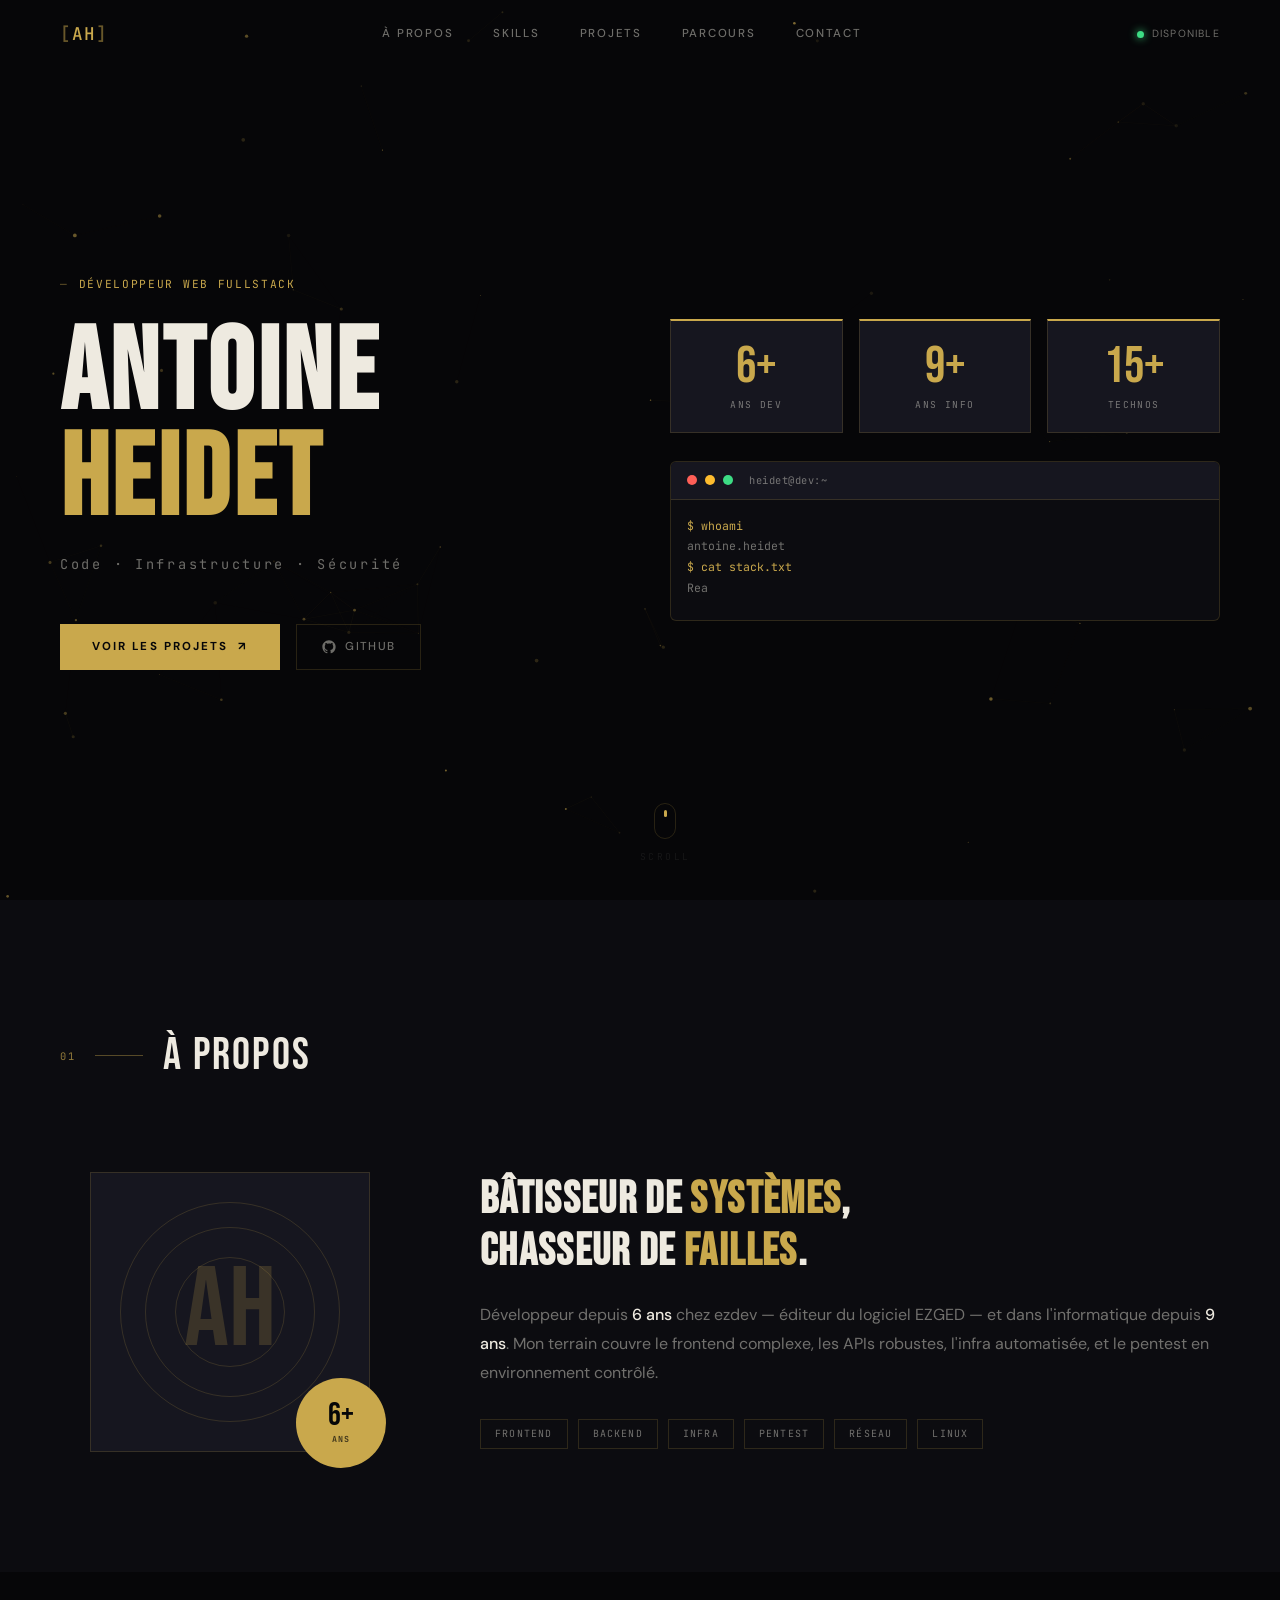
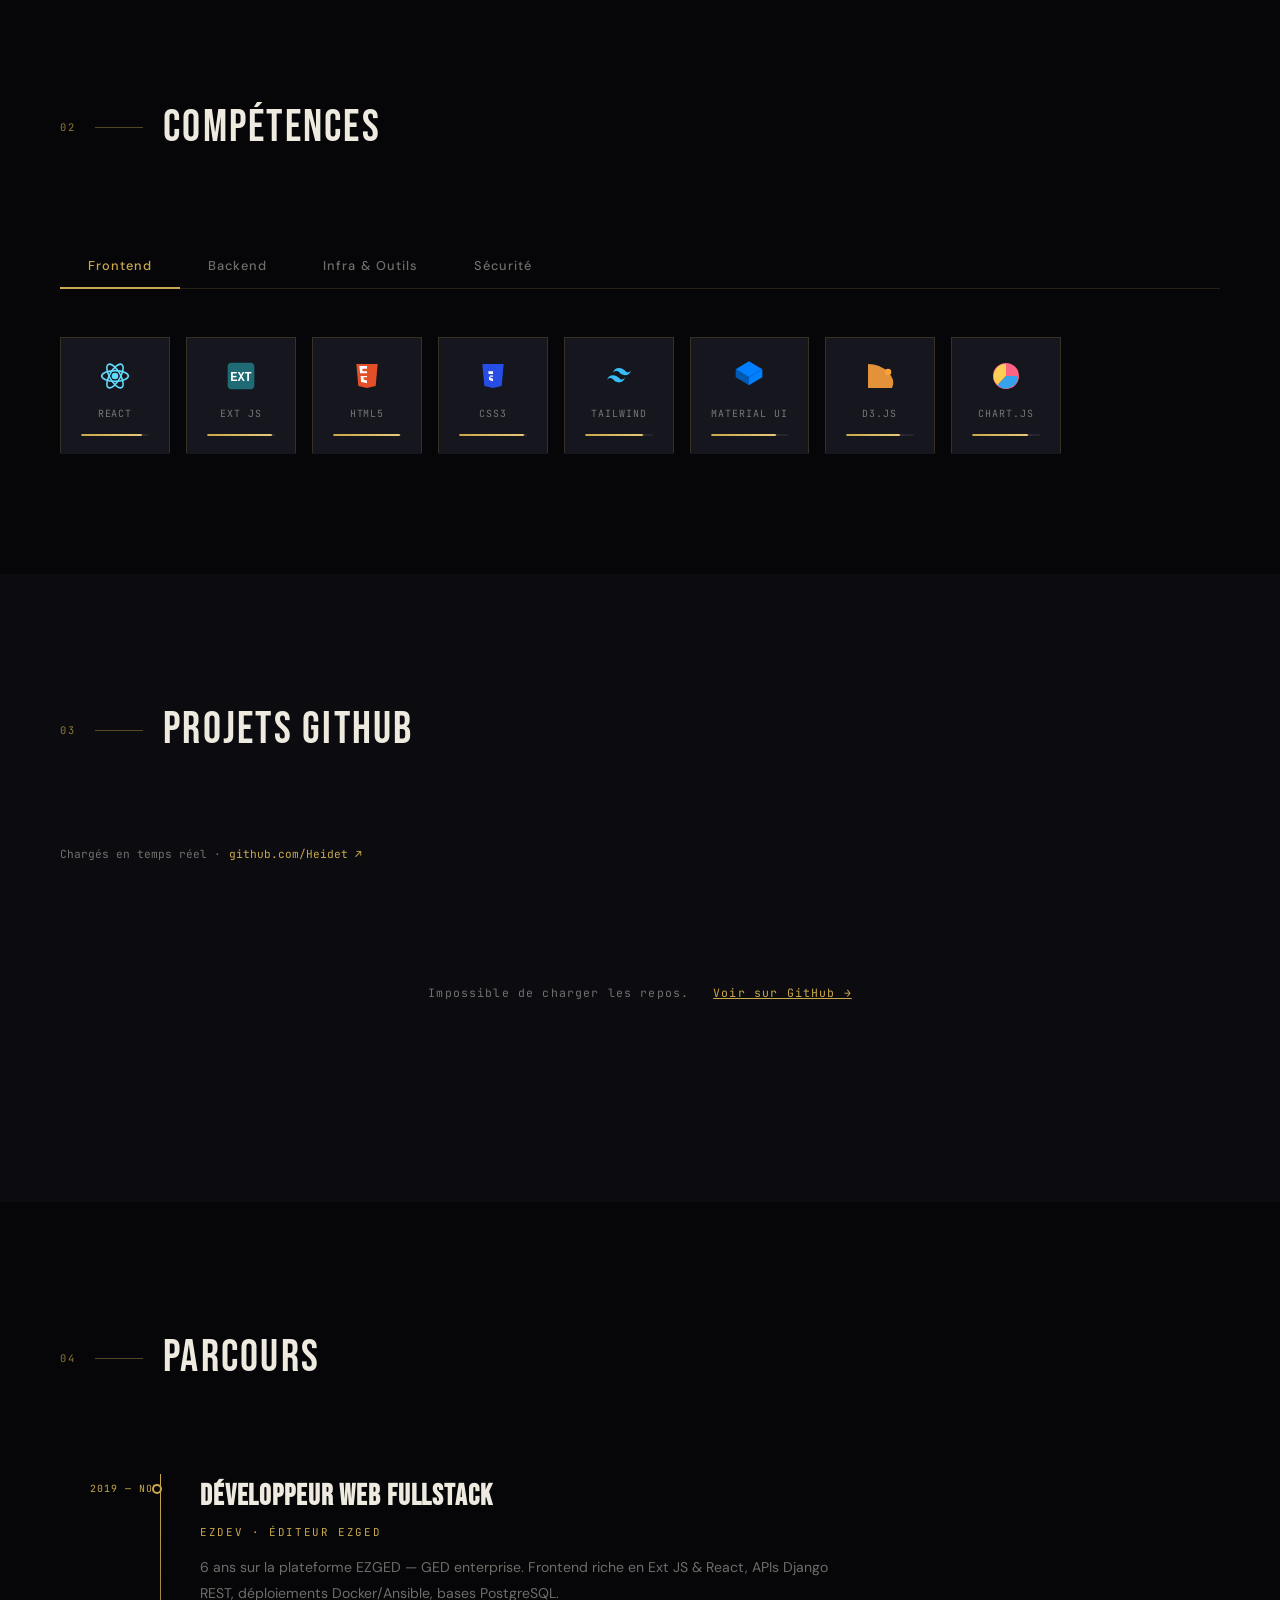
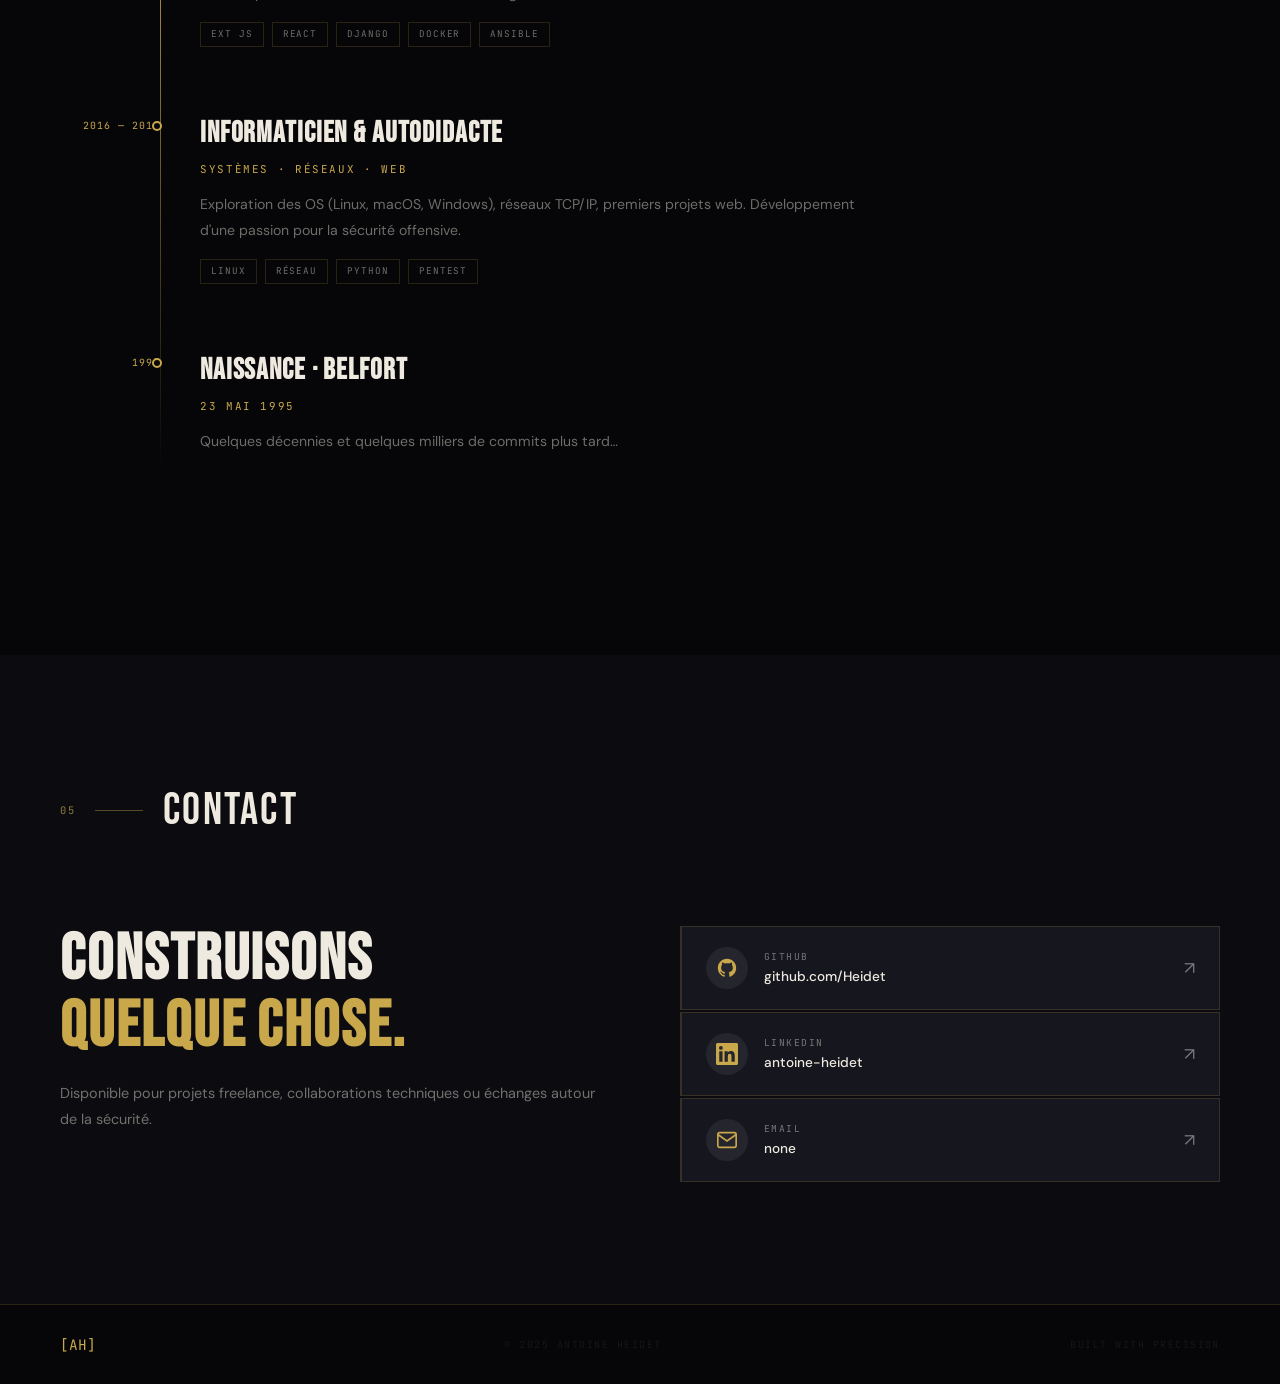
==== commit 7c0ed6c3: "changement title page" ====
--- a/index.html
+++ b/index.html
@@ -3,7 +3,7 @@
 <head>
   <meta charset="UTF-8" />
   <meta name="viewport" content="width=device-width, initial-scale=1.0" />
-  <title>Antoine Heidet — Dev Web</title>
+  <title>Antoine Heidet — DevOps</title>
   <link rel="preconnect" href="https://fonts.googleapis.com" />
   <link href="https://fonts.googleapis.com/css2?family=Bebas+Neue&family=DM+Sans:ital,wght@0,300;0,400;0,500;1,300&family=JetBrains+Mono:wght@300;400;500&display=swap" rel="stylesheet" />
   <link rel="stylesheet" href="style.css" />
